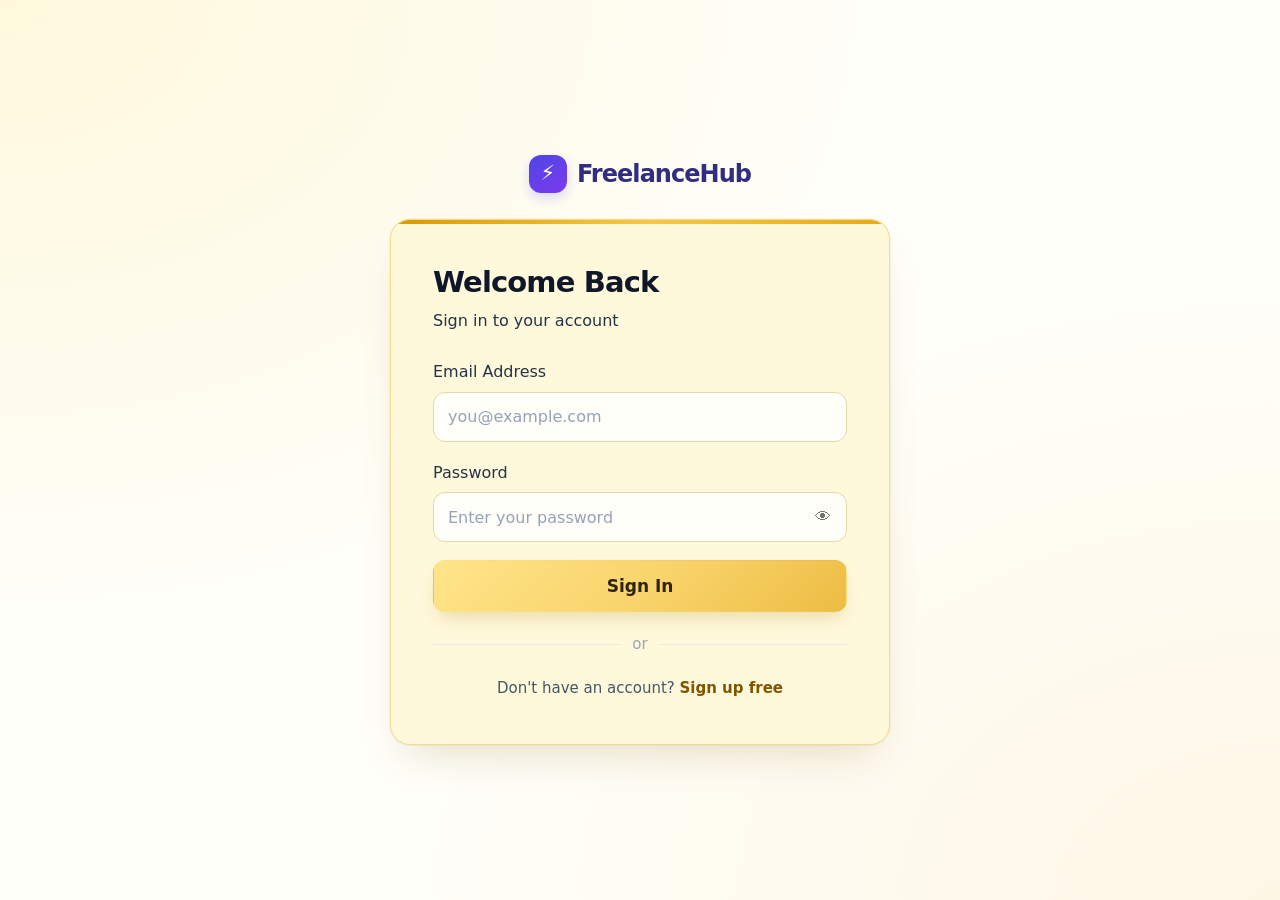
==== frontend/pages/client-dashboard.html @ 14711ab0 "first commit" ====
<!DOCTYPE html>
<html lang="en">
<head>
    <meta charset="UTF-8">
    <meta name="viewport" content="width=device-width, initial-scale=1.0">
    <title>Client Dashboard - FreelanceHub</title>
    <link rel="stylesheet" href="../css/style.css">
    <link rel="stylesheet" href="../css/dashboard.css">
</head>
<body class="app-body">

    <!-- Sidebar -->
    <aside class="sidebar" id="sidebar">
        <div class="sidebar-brand">
            <span class="brand-icon">⚡</span>
            <span class="brand-name">FreelanceHub</span>
        </div>
        <nav class="sidebar-nav">
            <a href="#" class="nav-item active" data-section="overview">
                <span class="nav-icon">📊</span> Overview
            </a>
            <a href="#" class="nav-item" data-section="post-project">
                <span class="nav-icon">➕</span> Post Project
            </a>
            <a href="#" class="nav-item" data-section="my-projects">
                <span class="nav-icon">📁</span> My Projects
            </a>
            <a href="#" class="nav-item" data-section="freelancers">
                <span class="nav-icon">👥</span> Browse Freelancers
            </a>
            <a href="#" class="nav-item" data-section="proposals">
                <span class="nav-icon">📝</span> View Proposals
            </a>
            <a href="#" class="nav-item" data-section="hiring">
                <span class="nav-icon">🤝</span> Hiring Requests
                <span class="nav-badge hidden" id="hiringBadge">0</span>
            </a>
        </nav>
        <div class="sidebar-footer">
            <div class="user-info">
                <div class="user-avatar" id="sidebarAvatar">C</div>
                <div>
                    <div class="user-name" id="sidebarName">Client</div>
                    <div class="user-role-label">Client</div>
                </div>
            </div>
            <button class="btn-logout" onclick="logout()">⇦ Logout</button>
        </div>
    </aside>

    <!-- Main Content -->
    <main class="main-content">
        <header class="topbar">
            <button class="menu-toggle" onclick="toggleSidebar()" aria-label="Toggle menu">☰</button>
            <h1 class="page-title" id="pageTitle">Overview</h1>
            <div class="topbar-right">
                <span class="welcome-text">Welcome, <strong id="topbarName">Client</strong></span>
            </div>
        </header>

        <!-- ── OVERVIEW ── -->
        <section class="content-section active" id="section-overview">
            <div class="stats-grid">
                <div class="stat-card">
                    <div class="stat-icon">📁</div>
                    <div class="stat-info">
                        <div class="stat-value" id="totalProjects">–</div>
                        <div class="stat-label">Total Projects</div>
                    </div>
                </div>
                <div class="stat-card">
                    <div class="stat-icon">🟢</div>
                    <div class="stat-info">
                        <div class="stat-value" id="openProjects">–</div>
                        <div class="stat-label">Open Projects</div>
                    </div>
                </div>
                <div class="stat-card">
                    <div class="stat-icon">🔄</div>
                    <div class="stat-info">
                        <div class="stat-value" id="inProgressProjects">–</div>
                        <div class="stat-label">In Progress</div>
                    </div>
                </div>
                <div class="stat-card">
                    <div class="stat-icon">🤝</div>
                    <div class="stat-info">
                        <div class="stat-value" id="totalHiring">–</div>
                        <div class="stat-label">Hiring Requests Sent</div>
                    </div>
                </div>
            </div>

            <div class="section-card">
                <div class="card-header">
                    <h2>Recent Projects</h2>
                    <button class="btn btn-primary btn-sm" onclick="showSection('post-project')">＋ New Project</button>
                </div>
                <div id="recentProjectsList" class="projects-list">
                    <div class="skeleton-list"></div>
                </div>
            </div>
        </section>

        <!-- ── POST PROJECT ── -->
        <section class="content-section" id="section-post-project">
            <div class="section-card">
                <div class="card-header">
                    <h2>Post a New Project</h2>
                </div>
                <div id="projectFormAlert" class="alert hidden"></div>
                <form id="projectForm" class="form-layout">
                    <div class="form-group">
                        <label for="projTitle">Project Title *</label>
                        <input type="text" id="projTitle" placeholder="e.g. Build an E-Commerce Website" required>
                    </div>
                    <div class="form-group">
                        <label for="projDesc">Project Description *</label>
                        <textarea id="projDesc" rows="5" placeholder="Describe what you need in detail..." required></textarea>
                    </div>
                    <div class="form-row">
                        <div class="form-group">
                            <label for="projSkills">Required Skills</label>
                            <input type="text" id="projSkills" placeholder="e.g. React, Node.js, MySQL">
                        </div>
                        <div class="form-group">
                            <label for="projBudget">Budget (₹)</label>
                            <input type="number" id="projBudget" placeholder="e.g. 5000" min="0">
                        </div>
                    </div>
                    <div class="form-group">
                        <label for="projDeadline">Deadline</label>
                        <input type="date" id="projDeadline">
                    </div>
                    <div class="form-actions">
                        <button type="submit" class="btn btn-primary" id="postProjectBtn">Post Project</button>
                        <button type="reset" class="btn btn-outline">Clear</button>
                    </div>
                </form>
            </div>
        </section>

        <!-- ── MY PROJECTS ── -->
        <section class="content-section" id="section-my-projects">
            <div class="section-card">
                <div class="card-header">
                    <h2>My Projects</h2>
                    <button class="btn btn-primary btn-sm" onclick="showSection('post-project')">＋ Post New</button>
                </div>
                <div id="myProjectsList" class="projects-list">
                    <div class="skeleton-list"></div>
                </div>
            </div>
        </section>

        <!-- ── BROWSE FREELANCERS ── -->
        <section class="content-section" id="section-freelancers">
            <div class="section-card">
                <div class="card-header"><h2>Browse Freelancers</h2></div>
                <div class="search-bar">
                    <input type="text" id="freelancerSearch" placeholder="Search by skill or name..." aria-label="Search freelancers">
                    <button class="btn btn-primary" onclick="searchFreelancers()">Search</button>
                    <button class="btn btn-outline" onclick="loadAllFreelancers()">All</button>
                </div>
                <div id="freelancersList" class="freelancers-grid">
                    <div class="skeleton-grid"></div>
                </div>
            </div>
        </section>

        <!-- ── PROPOSALS ── -->
        <section class="content-section" id="section-proposals">
            <div class="section-card">
                <div class="card-header"><h2>View Proposals</h2></div>
                <div class="form-group" style="max-width:420px">
                    <label for="proposalProjectSelect">Select Project</label>
                    <select id="proposalProjectSelect" onchange="loadProposalsForProject(this.value)">
                        <option value="">-- Select a project --</option>
                    </select>
                </div>
                <div id="proposalsList" class="proposals-list"></div>
            </div>
        </section>

        <!-- ── HIRING REQUESTS ── -->
        <section class="content-section" id="section-hiring">
            <div class="section-card">
                <div class="card-header"><h2>Hiring Requests Sent</h2></div>
                <div id="hiringList" class="proposals-list">
                    <div class="skeleton-list"></div>
                </div>
            </div>
        </section>
    </main>

    <!-- ══ MODAL: Freelancer Detail + Hire ══ -->
    <div class="modal-overlay hidden" id="freelancerModal" role="dialog" aria-modal="true" aria-labelledby="fModalTitle">
        <div class="modal">
            <button class="modal-close" onclick="closeModal('freelancerModal')" aria-label="Close">✕</button>
            <div id="freelancerModalContent"></div>
        </div>
    </div>

    <!-- ══ MODAL: Edit Project ══ -->
    <div class="modal-overlay hidden" id="editProjectModal" role="dialog" aria-modal="true" aria-labelledby="editModalTitle">
        <div class="modal">
            <button class="modal-close" onclick="closeModal('editProjectModal')" aria-label="Close">✕</button>
            <h2 id="editModalTitle" style="margin-bottom:20px">Edit Project</h2>
            <div id="editProjectAlert" class="alert hidden"></div>
            <form id="editProjectForm" class="form-layout">
                <input type="hidden" id="editProjectId">
                <div class="form-group">
                    <label for="editProjTitle">Project Title *</label>
                    <input type="text" id="editProjTitle" required>
                </div>
                <div class="form-group">
                    <label for="editProjDesc">Description *</label>
                    <textarea id="editProjDesc" rows="4" required></textarea>
                </div>
                <div class="form-row">
                    <div class="form-group">
                        <label for="editProjSkills">Required Skills</label>
                        <input type="text" id="editProjSkills">
                    </div>
                    <div class="form-group">
                        <label for="editProjBudget">Budget (₹)</label>
                        <input type="number" id="editProjBudget" min="0">
                    </div>
                </div>
                <div class="form-group">
                    <label for="editProjDeadline">Deadline</label>
                    <input type="date" id="editProjDeadline">
                </div>
                <div class="form-group">
                    <label for="editProjectStatus">Status</label>
                    <select id="editProjectStatus">
                        <option value="OPEN">OPEN</option>
                        <option value="IN_PROGRESS">IN_PROGRESS</option>
                        <option value="COMPLETED">COMPLETED</option>
                    </select>
                </div>
                <div class="form-actions">
                    <button type="submit" class="btn btn-primary" id="editProjectBtn">Save Changes</button>
                    <button type="button" class="btn btn-outline" onclick="closeModal('editProjectModal')">Cancel</button>
                </div>
            </form>
        </div>
    </div>

    <script src="../js/api.js"></script>
    <script src="../js/dashboard.js"></script>
    <script src="../js/client.js"></script>
</body>
</html>
---- frontend/css/style.css ----
/* ============================================================
   FreelanceHub — Global Styles
   Single source of truth for all shared components.
   ============================================================ */

/* ── Reset ───────────────────────────────────────────────── */
*, *::before, *::after {
    box-sizing: border-box;
    margin: 0;
    padding: 0;
}

/* ── Design Tokens ───────────────────────────────────────── */
:root {
    /* Brand colours */
    --primary:       #4f46e5;
    --primary-dark:  #4338ca;
    --primary-light: #eef2ff;
    --secondary:     #06b6d4;
    --success:       #10b981;
    --warning:       #f59e0b;
    --danger:        #ef4444;

    /* Grays */
    --gray-50:  #f9fafb;
    --gray-100: #f3f4f6;
    --gray-200: #e5e7eb;
    --gray-300: #d1d5db;
    --gray-400: #9ca3af;
    --gray-500: #6b7280;
    --gray-600: #4b5563;
    --gray-700: #374151;
    --gray-800: #1f2937;
    --gray-900: #111827;
    --white:    #ffffff;

    /* Elevation */
    --shadow-sm: 0 1px 2px rgba(0,0,0,0.05);
    --shadow:    0 4px 6px -1px rgba(0,0,0,0.1),  0 2px 4px -1px rgba(0,0,0,0.06);
    --shadow-md: 0 10px 15px -3px rgba(0,0,0,0.1), 0 4px 6px -2px rgba(0,0,0,0.05);
    --shadow-lg: 0 20px 25px -5px rgba(0,0,0,0.1), 0 10px 10px -5px rgba(0,0,0,0.04);

    /* Border radii */
    --radius:    8px;
    --radius-lg: 12px;
    --radius-xl: 16px;

    /* Motion */
    --transition: all 0.2s ease;
}

/* ── Base ────────────────────────────────────────────────── */
body {
    font-family: 'Segoe UI', system-ui, -apple-system, sans-serif;
    font-size: 15px;
    color: var(--gray-800);
    line-height: 1.6;
    background: var(--gray-50);
}
a { text-decoration: none; color: var(--primary); }
a:hover { text-decoration: underline; }

/* ── Utility ─────────────────────────────────────────────── */
.hidden { display: none !important; }

/* ── Buttons ─────────────────────────────────────────────── */
.btn {
    display: inline-flex;
    align-items: center;
    justify-content: center;
    gap: 6px;
    padding: 10px 20px;
    border-radius: var(--radius);
    font-size: 14px;
    font-weight: 600;
    font-family: inherit;
    cursor: pointer;
    border: 2px solid transparent;
    transition: var(--transition);
    text-decoration: none;
    white-space: nowrap;
    line-height: 1;
}
.btn:hover  { text-decoration: none; transform: translateY(-1px); }
.btn:active { transform: translateY(0); }
.btn:disabled { opacity: 0.6; cursor: not-allowed; transform: none; }

.btn-primary      { background: var(--primary);  color: var(--white); border-color: var(--primary);  }
.btn-primary:hover { background: var(--primary-dark); border-color: var(--primary-dark); color: var(--white); }

.btn-outline      { background: transparent; color: var(--primary); border-color: var(--primary); }
.btn-outline:hover { background: var(--primary-light); color: var(--primary); }

.btn-outline-white      { background: transparent; color: var(--white); border-color: rgba(255,255,255,0.6); }
.btn-outline-white:hover { background: rgba(255,255,255,0.1); color: var(--white); }

.btn-white      { background: var(--white); color: var(--primary); border-color: var(--white); }
.btn-white:hover { background: var(--gray-100); color: var(--primary); }

.btn-success { background: var(--success); color: var(--white); border-color: var(--success); }
.btn-success:hover { filter: brightness(1.08); }

.btn-danger  { background: var(--danger);  color: var(--white); border-color: var(--danger);  }
.btn-danger:hover  { filter: brightness(1.08); }

.btn-sm   { padding: 6px 14px;   font-size: 13px; }
.btn-lg   { padding: 14px 28px;  font-size: 16px; }
.btn-full { width: 100%; }

/* ── Forms ───────────────────────────────────────────────── */
.form-layout { display: flex; flex-direction: column; }

.form-group {
    display: flex;
    flex-direction: column;
    gap: 6px;
    margin-bottom: 16px;
}
.form-group label {
    font-size: 14px;
    font-weight: 600;
    color: var(--gray-700);
}
.form-group input,
.form-group textarea,
.form-group select {
    padding: 10px 14px;
    border: 1.5px solid var(--gray-300);
    border-radius: var(--radius);
    font-size: 14px;
    color: var(--gray-800);
    background: var(--white);
    transition: var(--transition);
    font-family: inherit;
    width: 100%;
}
.form-group input:focus,
.form-group textarea:focus,
.form-group select:focus {
    outline: none;
    border-color: var(--primary);
    box-shadow: 0 0 0 3px rgba(79,70,229,0.1);
}
.form-group textarea { resize: vertical; min-height: 80px; }

.form-row {
    display: grid;
    grid-template-columns: 1fr 1fr;
    gap: 16px;
}
.form-actions {
    display: flex;
    gap: 12px;
    margin-top: 8px;
    flex-wrap: wrap;
}
.hint {
    font-weight: 400;
    color: var(--gray-500);
    font-size: 12px;
}

/* Password toggle */
.input-with-icon { position: relative; }
.input-with-icon input { padding-right: 44px; }
.toggle-password {
    position: absolute;
    right: 12px;
    top: 50%;
    transform: translateY(-50%);
    background: none;
    border: none;
    cursor: pointer;
    font-size: 16px;
    opacity: 0.55;
    transition: var(--transition);
    padding: 4px;
    line-height: 1;
}
.toggle-password:hover { opacity: 1; }

/* Status select (inside cards) */
.status-select {
    padding: 6px 10px;
    border: 1.5px solid var(--gray-300);
    border-radius: var(--radius);
    font-size: 13px;
    font-family: inherit;
    background: var(--white);
    cursor: pointer;
    transition: var(--transition);
}
.status-select:focus { outline: none; border-color: var(--primary); }

/* Char counter */
.char-count {
    font-size: 12px;
    color: var(--gray-400);
    text-align: right;
    display: block;
    margin-top: 4px;
    transition: color 0.2s;
}
.char-count.warn  { color: var(--warning); font-weight: 600; }
.char-count.limit { color: var(--danger);  font-weight: 700; }

/* ── Alerts ──────────────────────────────────────────────── */
.alert {
    padding: 12px 16px;
    border-radius: var(--radius);
    font-size: 14px;
    font-weight: 500;
    margin-bottom: 16px;
    border: 1px solid transparent;
}
.alert.success { background: #d1fae5; color: #065f46; border-color: #6ee7b7; }
.alert.error   { background: #fee2e2; color: #991b1b; border-color: #fca5a5; }
.alert.info    { background: #dbeafe; color: #1e40af; border-color: #93c5fd; }
.alert.warning { background: #fef3c7; color: #92400e; border-color: #fde68a; }

/* ── Badges ──────────────────────────────────────────────── */
.badge {
    display: inline-block;
    padding: 3px 10px;
    border-radius: 999px;
    font-size: 12px;
    font-weight: 600;
    white-space: nowrap;
}
.badge-success { background: #d1fae5; color: #065f46; }
.badge-warning { background: #fef3c7; color: #92400e; }
.badge-danger  { background: #fee2e2; color: #991b1b; }
.badge-info    { background: #dbeafe; color: #1e40af; }
.badge-gray    { background: var(--gray-200); color: var(--gray-700); }

/* Status-specific badge colours (used by statusBadge() in JS) */
.status-OPEN        { background: #d1fae5; color: #065f46; }
.status-IN_PROGRESS { background: #dbeafe; color: #1e40af; }
.status-COMPLETED   { background: var(--gray-100); color: var(--gray-700); }
.status-CLOSED      { background: #fef3c7; color: #92400e; }
.status-PENDING     { background: #fef3c7; color: #92400e; }
.status-ACCEPTED    { background: #d1fae5; color: #065f46; }
.status-REJECTED    { background: #fee2e2; color: #991b1b; }

/* ── Spinner ─────────────────────────────────────────────── */
.spinner {
    display: inline-block;
    width: 16px;
    height: 16px;
    border: 2px solid rgba(255,255,255,0.4);
    border-top-color: white;
    border-radius: 50%;
    animation: spin 0.7s linear infinite;
    vertical-align: middle;
    flex-shrink: 0;
}
@keyframes spin { to { transform: rotate(360deg); } }

/* ── Modals ──────────────────────────────────────────────── */
.modal-overlay {
    position: fixed;
    inset: 0;
    background: rgba(0,0,0,0.52);
    display: flex;
    align-items: center;
    justify-content: center;
    z-index: 1000;
    padding: 20px;
    backdrop-filter: blur(2px);
}
.modal {
    background: var(--white);
    border-radius: var(--radius-xl);
    padding: 32px;
    max-width: 620px;
    width: 100%;
    max-height: 90vh;
    overflow-y: auto;
    position: relative;
    box-shadow: var(--shadow-lg);
    animation: modalIn 0.2s ease;
}
@keyframes modalIn {
    from { opacity: 0; transform: scale(0.96) translateY(8px); }
    to   { opacity: 1; transform: scale(1)    translateY(0);   }
}
.modal-close {
    position: absolute;
    top: 14px;
    right: 14px;
    background: var(--gray-100);
    border: none;
    width: 32px;
    height: 32px;
    border-radius: 50%;
    cursor: pointer;
    font-size: 15px;
    display: flex;
    align-items: center;
    justify-content: center;
    transition: var(--transition);
    color: var(--gray-600);
}
.modal-close:hover { background: var(--gray-200); color: var(--gray-900); }

/* ── Cards ───────────────────────────────────────────────── */
.project-card,
.freelancer-card,
.proposal-card {
    background: var(--white);
    border: 1.5px solid var(--gray-200);
    border-radius: var(--radius-lg);
    padding: 20px;
    transition: var(--transition);
}
.project-card:hover,
.freelancer-card:hover {
    border-color: var(--primary);
    box-shadow: var(--shadow-md);
    transform: translateY(-2px);
}
.card-title {
    font-size: 16px;
    font-weight: 700;
    color: var(--gray-900);
    margin-bottom: 6px;
}
.card-meta {
    font-size: 13px;
    color: var(--gray-500);
    display: flex;
    flex-wrap: wrap;
    gap: 12px;
    margin-bottom: 10px;
    align-items: center;
}
.card-meta span { display: flex; align-items: center; gap: 4px; }
.card-desc {
    font-size: 14px;
    color: var(--gray-600);
    margin-bottom: 12px;
    line-height: 1.55;
}
.card-footer {
    display: flex;
    align-items: center;
    justify-content: space-between;
    flex-wrap: wrap;
    gap: 8px;
}

/* Skill tags */
.skills-tags { display: flex; flex-wrap: wrap; gap: 6px; margin-bottom: 10px; }
.skill-tag {
    background: var(--primary-light);
    color: var(--primary-dark);
    padding: 2px 10px;
    border-radius: 999px;
    font-size: 12px;
    font-weight: 500;
}

/* ── Empty state ─────────────────────────────────────────── */
.empty-state {
    text-align: center;
    padding: 48px 20px;
    color: var(--gray-500);
}
.empty-state .empty-icon { font-size: 48px; display: block; margin-bottom: 12px; }
.empty-state p { font-size: 15px; line-height: 1.5; }

/* ── Loading placeholder ─────────────────────────────────── */
.loading {
    text-align: center;
    padding: 40px;
    color: var(--gray-400);
    font-size: 14px;
}

/* ── Toast Notifications ─────────────────────────────────── */
#toast-container {
    position: fixed;
    bottom: 24px;
    right: 24px;
    display: flex;
    flex-direction: column;
    gap: 10px;
    z-index: 9999;
    pointer-events: none;
    max-width: 380px;
    width: calc(100vw - 48px);
}
.toast {
    display: flex;
    align-items: center;
    gap: 10px;
    padding: 13px 18px;
    border-radius: var(--radius-lg);
    font-size: 14px;
    font-weight: 500;
    box-shadow: var(--shadow-lg);
    pointer-events: all;
    opacity: 0;
    transform: translateY(16px);
    transition: opacity 0.3s ease, transform 0.3s ease;
    word-break: break-word;
}
.toast.show            { opacity: 1; transform: translateY(0); }
.toast-success { background: #d1fae5; color: #065f46; border: 1px solid #6ee7b7; }
.toast-error   { background: #fee2e2; color: #991b1b; border: 1px solid #fca5a5; }
.toast-info    { background: #dbeafe; color: #1e40af; border: 1px solid #93c5fd; }
.toast-icon    { font-size: 16px; flex-shrink: 0; }

/* ── Profile Completion Progress Bar ────────────────────── */
.progress-bar-wrap {
    height: 10px;
    background: var(--gray-200);
    border-radius: 999px;
    overflow: hidden;
    margin-bottom: 8px;
}
.progress-bar {
    height: 100%;
    border-radius: 999px;
    background: linear-gradient(90deg, var(--primary), var(--secondary));
    transition: width 0.7s cubic-bezier(.4,0,.2,1), background 0.4s ease;
    min-width: 0;
}
.progress-label {
    font-size: 13px;
    font-weight: 600;
    color: var(--gray-700);
    margin-bottom: 8px;
    display: block;
}
.missing-fields {
    display: flex;
    flex-wrap: wrap;
    gap: 6px;
    margin-top: 6px;
}
.missing-tag {
    background: #fef3c7;
    color: #92400e;
    border: 1px solid #fde68a;
    border-radius: 999px;
    font-size: 12px;
    padding: 2px 10px;
    font-weight: 500;
}

/* ── Skeleton Shimmer ────────────────────────────────────── */
@keyframes shimmer {
    0%   { background-position: -600px 0; }
    100% { background-position:  600px 0; }
}
.skeleton-card {
    background: var(--white);
    border: 1.5px solid var(--gray-200);
    border-radius: var(--radius-lg);
    padding: 20px;
    display: flex;
    flex-direction: column;
    gap: 12px;
}
.sk-line {
    border-radius: var(--radius);
    background: linear-gradient(
        90deg,
        var(--gray-200) 25%,
        var(--gray-100) 50%,
        var(--gray-200) 75%
    );
    background-size: 600px 100%;
    animation: shimmer 1.4s infinite linear;
}
.sk-line-title { height: 18px; width: 60%; }
.sk-line-sm    { height: 13px; width: 40%; }
.sk-line-full  { height: 13px; width: 100%; }
.sk-line-3q    { height: 13px; width: 75%; }
.sk-badge {
    height: 22px;
    width: 76px;
    border-radius: 999px;
    background: linear-gradient(
        90deg,
        var(--gray-200) 25%,
        var(--gray-100) 50%,
        var(--gray-200) 75%
    );
    background-size: 600px 100%;
    animation: shimmer 1.4s infinite linear;
    flex-shrink: 0;
}
/* Pre-built skeleton list/grid wrappers */
.skeleton-list { display: flex; flex-direction: column; gap: 14px; }
.skeleton-grid {
    display: grid;
    grid-template-columns: repeat(auto-fill, minmax(280px, 1fr));
    gap: 16px;
}

/* ── Notification badge (sidebar) ────────────────────────── */
.nav-badge {
    margin-left: auto;
    background: var(--danger);
    color: var(--white);
    font-size: 11px;
    font-weight: 700;
    min-width: 20px;
    height: 20px;
    border-radius: 999px;
    display: inline-flex;
    align-items: center;
    justify-content: center;
    padding: 0 5px;
    animation: pulse-badge 2s ease-in-out infinite;
    flex-shrink: 0;
}
@keyframes pulse-badge {
    0%, 100% { transform: scale(1);    }
    50%       { transform: scale(1.15); }
}

/* ── Responsive ──────────────────────────────────────────── */
@media (max-width: 640px) {
    .form-row     { grid-template-columns: 1fr; }
    .form-actions { flex-direction: column; }
    .btn-lg       { padding: 12px 20px; font-size: 15px; }
    .modal        { padding: 24px 16px; }
    #toast-container { bottom: 16px; right: 16px; }
}
---- frontend/css/dashboard.css ----
/* ============================================================
   Dashboard Layout
   Shared primitives (badges, skeletons, progress bar, toasts)
   live in style.css — this file owns layout only.
   ============================================================ */

.app-body {
    display: flex;
    min-height: 100vh;
    background: var(--gray-50);
}

/* ── Sidebar ─────────────────────────────────────────────── */
.sidebar {
    width: 256px;
    min-height: 100vh;
    background: var(--gray-900);
    color: var(--white);
    display: flex;
    flex-direction: column;
    position: fixed;
    top: 0;
    left: 0;
    z-index: 200;
    transition: transform 0.3s ease;
    overflow-y: auto;
}

.sidebar-brand {
    display: flex;
    align-items: center;
    gap: 8px;
    padding: 22px 20px;
    border-bottom: 1px solid rgba(255,255,255,0.08);
    flex-shrink: 0;
}
.sidebar-brand .brand-icon { font-size: 22px; }
.sidebar-brand .brand-name { font-size: 18px; font-weight: 800; color: var(--white); }

.sidebar-nav {
    flex: 1;
    padding: 16px 12px;
    display: flex;
    flex-direction: column;
    gap: 4px;
    overflow-y: auto;
}

.nav-item {
    display: flex;
    align-items: center;
    gap: 12px;
    padding: 10px 14px;
    border-radius: var(--radius);
    color: rgba(255,255,255,0.65);
    font-size: 14px;
    font-weight: 500;
    text-decoration: none;
    transition: var(--transition);
    cursor: pointer;
}
body:has(#totalProjects) .sidebar-nav .nav-item {
    font-size: 18px;
}
.nav-item:hover {
    background: rgba(255,255,255,0.08);
    color: var(--white);
    text-decoration: none;
}
.nav-item.active {
    background: var(--primary);
    color: var(--white);
}
.nav-icon { font-size: 17px; width: 20px; flex-shrink: 0; }

/* ── Sidebar Footer ──────────────────────────────────────── */
.sidebar-footer {
    padding: 16px;
    border-top: 1px solid rgba(255,255,255,0.08);
    flex-shrink: 0;
}
.user-info {
    display: flex;
    align-items: center;
    gap: 10px;
    margin-bottom: 12px;
}
.user-avatar {
    width: 36px;
    height: 36px;
    border-radius: 50%;
    background: var(--primary);
    color: var(--white);
    font-weight: 700;
    font-size: 16px;
    display: flex;
    align-items: center;
    justify-content: center;
    flex-shrink: 0;
}
.user-name       { font-size: 14px; font-weight: 600; color: var(--white); }
.user-role-label { font-size: 12px; color: rgba(255,255,255,0.5); }

.btn-logout {
    width: 100%;
    padding: 8px;
    background: rgba(239,68,68,0.15);
    color: #fca5a5;
    border: 1px solid rgba(239,68,68,0.3);
    border-radius: var(--radius);
    cursor: pointer;
    font-size: 13px;
    font-weight: 600;
    font-family: inherit;
    transition: var(--transition);
}
.btn-logout:hover { background: rgba(239,68,68,0.28); }

/* ── Main Content ────────────────────────────────────────── */
.main-content {
    margin-left: 256px;
    flex: 1;
    min-height: 100vh;
    display: flex;
    flex-direction: column;
}

/* ── Top Bar ─────────────────────────────────────────────── */
.topbar {
    display: flex;
    align-items: center;
    gap: 16px;
    padding: 0 28px;
    height: 64px;
    background: var(--white);
    border-bottom: 1px solid var(--gray-200);
    position: sticky;
    top: 0;
    z-index: 100;
    box-shadow: var(--shadow-sm);
}
.menu-toggle {
    display: none;
    background: none;
    border: none;
    font-size: 22px;
    cursor: pointer;
    color: var(--gray-700);
    padding: 4px 8px;
    border-radius: var(--radius);
    transition: var(--transition);
}
.menu-toggle:hover { background: var(--gray-100); }

.page-title {
    font-size: 18px;
    font-weight: 700;
    color: var(--gray-900);
    flex: 1;
}
.topbar-right { display: flex; align-items: center; gap: 16px; }
.welcome-text { font-size: 14px; color: var(--gray-600); }

/* ── Content Sections ────────────────────────────────────── */
.content-section {
    display: none;
    padding: 28px;
    flex: 1;
    animation: fadeSection 0.2s ease;
}
.content-section.active { display: block; }
@keyframes fadeSection {
    from { opacity: 0; transform: translateY(6px); }
    to   { opacity: 1; transform: translateY(0);   }
}

/* ── Stats Grid ──────────────────────────────────────────── */
.stats-grid {
    display: grid;
    grid-template-columns: repeat(auto-fit, minmax(200px, 1fr));
    gap: 20px;
    margin-bottom: 28px;
}
.stat-card {
    background: var(--white);
    border-radius: var(--radius-lg);
    padding: 22px;
    display: flex;
    align-items: center;
    gap: 16px;
    box-shadow: var(--shadow-sm);
    border: 1px solid var(--gray-200);
    transition: var(--transition);
}
.stat-card:hover { box-shadow: var(--shadow-md); transform: translateY(-2px); }
.stat-icon  { font-size: 32px; flex-shrink: 0; }
.stat-value { font-size: 28px; font-weight: 800; color: var(--gray-900); line-height: 1.1; }
.stat-label { font-size: 13px; color: var(--gray-500); font-weight: 500; margin-top: 2px; }

/* ── Section Card ────────────────────────────────────────── */
.section-card {
    background: var(--white);
    border-radius: var(--radius-lg);
    padding: 24px;
    box-shadow: var(--shadow-sm);
    border: 1px solid var(--gray-200);
    margin-bottom: 24px;
}
.card-header {
    display: flex;
    align-items: center;
    justify-content: space-between;
    margin-bottom: 20px;
    flex-wrap: wrap;
    gap: 12px;
}
.card-header h2 {
    font-size: 18px;
    font-weight: 700;
    color: var(--gray-900);
    margin: 0;
}

/* ── Search Bar ──────────────────────────────────────────── */
.search-bar {
    display: flex;
    gap: 10px;
    margin-bottom: 20px;
    flex-wrap: wrap;
}
.search-bar input {
    flex: 1;
    min-width: 200px;
    padding: 10px 14px;
    border: 1.5px solid var(--gray-300);
    border-radius: var(--radius);
    font-size: 14px;
    font-family: inherit;
    color: var(--gray-800);
    transition: var(--transition);
}
.search-bar input:focus {
    outline: none;
    border-color: var(--primary);
    box-shadow: 0 0 0 3px rgba(79,70,229,0.1);
}

/* ── Lists ───────────────────────────────────────────────── */
.projects-list  { display: flex; flex-direction: column; gap: 14px; }
.proposals-list { display: flex; flex-direction: column; gap: 14px; }
.freelancers-grid {
    display: grid;
    grid-template-columns: repeat(auto-fill, minmax(280px, 1fr));
    gap: 16px;
}

/* ── Freelancer Card ─────────────────────────────────────── */
.freelancer-card { cursor: pointer; }
.freelancer-header {
    display: flex;
    align-items: flex-start;
    gap: 14px;
    margin-bottom: 12px;
}
.freelancer-avatar {
    width: 48px;
    height: 48px;
    border-radius: 50%;
    background: var(--primary-light);
    color: var(--primary);
    font-size: 22px;
    display: flex;
    align-items: center;
    justify-content: center;
    font-weight: 700;
    flex-shrink: 0;
}

/* ── Proposal Actions ────────────────────────────────────── */
.proposal-actions {
    display: flex;
    gap: 8px;
    flex-shrink: 0;
    flex-wrap: wrap;
    align-items: flex-start;
}

/* ── Modal Inner Helpers ─────────────────────────────────── */
.project-info-mini {
    background: var(--gray-50);
    border-radius: var(--radius);
    padding: 12px 16px;
    margin-bottom: 20px;
    font-size: 14px;
    color: var(--gray-700);
    border: 1px solid var(--gray-200);
}
.project-info-mini strong {
    display: block;
    font-size: 15px;
    color: var(--gray-900);
    margin-bottom: 4px;
}
.modal-hire-section {
    margin-top: 24px;
    padding-top: 20px;
    border-top: 1px solid var(--gray-200);
}
.modal-hire-section h3 {
    font-size: 16px;
    font-weight: 700;
    margin-bottom: 12px;
    color: var(--gray-900);
}

/* ── Responsive ──────────────────────────────────────────── */
@media (max-width: 768px) {
    .sidebar { transform: translateX(-100%); }
    .sidebar.open { transform: translateX(0); }
    .main-content { margin-left: 0; }
    .menu-toggle { display: block; }
    .content-section { padding: 16px; }
    .topbar { padding: 0 16px; }
    .stats-grid { grid-template-columns: 1fr 1fr; }
    .section-card { padding: 16px; }
}
@media (max-width: 480px) {
    .stats-grid { grid-template-columns: 1fr; }
    .freelancers-grid { grid-template-columns: 1fr; }
    .proposal-card { flex-direction: column; }
    .proposal-actions { width: 100%; justify-content: flex-end; }
}

/* ── Client dashboard polish ─────────────────────────────── */
body:has(#totalProjects) .app-body {
    background: #f5f8fc;
}

body:has(#totalProjects) .content-section {
    padding: 32px;
}

body:has(#totalProjects) .stats-grid {
    grid-template-columns: repeat(4, minmax(0, 1fr));
    gap: 18px;
    margin-bottom: 30px;
}

body:has(#totalProjects) .stats-grid .stat-card {
    position: relative;
    overflow: hidden;
    min-width: 0;
    min-height: 154px;
    padding: 26px 24px;
    border-radius: 18px;
    box-shadow: 0 5px 18px rgba(35, 55, 85, 0.055);
    transition: transform 0.3s ease, box-shadow 0.3s ease, border-color 0.3s ease;
}

body:has(#totalProjects) .stats-grid .stat-card::before {
    position: absolute;
    top: 0;
    right: 0;
    width: 76px;
    height: 76px;
    border-radius: 0 0 0 100%;
    content: "";
    opacity: 0.55;
}

body:has(#totalProjects) .stats-grid .stat-card:nth-child(1) {
    background: linear-gradient(135deg, #ffffff 58%, #f1f6ff 100%);
    border-color: #dce8fb;
}
body:has(#totalProjects) .stats-grid .stat-card:nth-child(1)::before {
    background: #e4eeff;
}
body:has(#totalProjects) .stats-grid .stat-card:nth-child(1) .stat-icon {
    color: #5278c8;
}

body:has(#totalProjects) .stats-grid .stat-card:nth-child(2) {
    background: linear-gradient(135deg, #ffffff 58%, #eff9f3 100%);
    border-color: #d9eee0;
}
body:has(#totalProjects) .stats-grid .stat-card:nth-child(2)::before {
    background: #e0f3e6;
}
body:has(#totalProjects) .stats-grid .stat-card:nth-child(2) .stat-icon {
    color: #438a64;
}

body:has(#totalProjects) .stats-grid .stat-card:nth-child(3) {
    background: linear-gradient(135deg, #ffffff 58%, #f5f1fc 100%);
    border-color: #e6ddf5;
}
body:has(#totalProjects) .stats-grid .stat-card:nth-child(3)::before {
    background: #eee6fa;
}
body:has(#totalProjects) .stats-grid .stat-card:nth-child(3) .stat-icon {
    color: #8063b2;
}

body:has(#totalProjects) .stats-grid .stat-card:nth-child(4) {
    background: linear-gradient(135deg, #ffffff 58%, #fff7eb 100%);
    border-color: #f4e7d1;
}
body:has(#totalProjects) .stats-grid .stat-card:nth-child(4)::before {
    background: #fff0d7;
}
body:has(#totalProjects) .stats-grid .stat-card:nth-child(4) .stat-icon {
    color: #b77b35;
}

body:has(#totalProjects) .stats-grid .stat-card:hover {
    transform: translateY(-3px);
    box-shadow: 0 12px 26px rgba(35, 55, 85, 0.1);
}
body:has(#totalProjects) .stats-grid .stat-card:nth-child(1):hover { border-color: #c7d9f7; }
body:has(#totalProjects) .stats-grid .stat-card:nth-child(2):hover { border-color: #c7e5d1; }
body:has(#totalProjects) .stats-grid .stat-card:nth-child(3):hover { border-color: #d8cbed; }
body:has(#totalProjects) .stats-grid .stat-card:nth-child(4):hover { border-color: #ecd9b9; }

body:has(#totalProjects) .stats-grid .stat-icon {
    display: grid;
    width: 56px;
    height: 56px;
    place-items: center;
    border-radius: 17px;
    background: rgba(255, 255, 255, 0.78);
    font-size: 29px;
    box-shadow: 0 2px 8px rgba(35, 55, 85, 0.06);
}

body:has(#totalProjects) .stats-grid .stat-value {
    font-size: 36px;
    font-weight: 800;
    letter-spacing: -0.04em;
}

body:has(#totalProjects) .stats-grid .stat-label {
    margin-top: 7px;
    color: #66758a;
    font-size: 14px;
    font-weight: 600;
    line-height: 1.4;
}

body:has(#totalProjects) #section-overview > .section-card {
    position: relative;
    overflow: hidden;
    border: 1px solid #dce7f5;
    border-radius: 18px;
    background: #fff;
    box-shadow: 0 7px 24px rgba(35, 55, 85, 0.06);
}

body:has(#totalProjects) #section-overview > .section-card::before {
    position: absolute;
    top: 0;
    left: 24px;
    width: 62px;
    height: 3px;
    border-radius: 0 0 4px 4px;
    background: linear-gradient(90deg, #6c91d8, #a9c5f4);
    content: "";
}

body:has(#totalProjects) #section-overview > .section-card .card-header {
    padding-top: 4px;
}

body:has(#totalProjects) #section-overview > .section-card .btn-primary {
    border: 1px solid #426fbd;
    border-radius: 11px;
    background: linear-gradient(135deg, #5c85ce, #4772bd);
    box-shadow: 0 5px 12px rgba(71, 114, 189, 0.2);
    transition: transform 0.2s ease, box-shadow 0.2s ease, background 0.2s ease;
}

body:has(#totalProjects) #section-overview > .section-card .btn-primary:hover {
    transform: translateY(-2px);
    background: linear-gradient(135deg, #4f79c3, #3d67b1);
    box-shadow: 0 8px 16px rgba(71, 114, 189, 0.27);
}

body:has(#totalProjects) #recentProjectsList .empty-state .empty-icon {
    display: inline-flex;
    width: 76px;
    height: 76px;
    align-items: center;
    justify-content: center;
    border: 1px solid #dce9fb;
    border-radius: 23px;
    background: linear-gradient(145deg, #f3f7ff, #eaf2ff);
    box-shadow: 0 5px 14px rgba(83, 123, 190, 0.1);
    font-size: 40px;
}

body:has(#totalProjects) #recentProjectsList .empty-state p {
    margin-top: 15px;
    color: #748198;
}

body:has(#totalProjects) #recentProjectsList .project-card {
    border-color: #e2eaf5;
    border-radius: 15px;
    box-shadow: 0 3px 12px rgba(35, 55, 85, 0.035);
}

body:has(#totalProjects) #recentProjectsList .project-card:hover {
    border-color: #cbdcf5;
    box-shadow: 0 9px 20px rgba(55, 93, 153, 0.09);
}

@media (max-width: 768px) {
    body:has(#totalProjects) .content-section {
        padding: 20px;
    }

    body:has(#totalProjects) .stats-grid {
        gap: 14px;
    }
}

@media (max-width: 1024px) {
    body:has(#totalProjects) .stats-grid {
        grid-template-columns: repeat(2, minmax(0, 1fr));
    }
}

@media (max-width: 480px) {
    body:has(#totalProjects) .content-section {
        padding: 16px;
    }

    body:has(#totalProjects) .stats-grid {
        grid-template-columns: minmax(0, 1fr);
        gap: 12px;
        margin-bottom: 20px;
    }

    body:has(#totalProjects) .stats-grid .stat-card {
        min-height: 140px;
        padding: 22px;
    }

    body:has(#totalProjects) #section-overview > .section-card {
        padding: 18px;
    }

    body:has(#totalProjects) #section-overview > .section-card .card-header {
        align-items: stretch;
    }

    body:has(#totalProjects) #section-overview > .section-card .btn-primary {
        width: 100%;
        min-height: 40px;
    }
}

/* ── Client My Projects ──────────────────────────────────── */
#section-my-projects > .section-card {
    border: 1px solid #e0e8f3;
    border-radius: 18px;
    background: #fff;
    box-shadow: 0 7px 24px rgba(35, 55, 85, 0.055);
}

#section-my-projects > .section-card .card-header h2 {
    font-size: 22px;
    font-weight: 750;
    letter-spacing: -0.02em;
}

#section-my-projects > .section-card .card-header .btn-primary {
    padding: 9px 18px;
    border: 1px solid #426fbd;
    border-radius: 11px;
    background: linear-gradient(135deg, #5c85ce, #4772bd);
    box-shadow: 0 5px 12px rgba(71, 114, 189, 0.18);
    transition: transform 0.25s ease, box-shadow 0.25s ease, background 0.25s ease;
}

#section-my-projects > .section-card .card-header .btn-primary:hover {
    transform: translateY(-2px);
    background: linear-gradient(135deg, #4f79c3, #3d67b1);
    box-shadow: 0 8px 16px rgba(71, 114, 189, 0.25);
}

#section-my-projects #myProjectsList:has(.empty-state) {
    display: flex;
    justify-content: center;
    padding: 18px 0 8px;
}

#section-my-projects #myProjectsList .empty-state {
    display: flex;
    width: 100%;
    min-height: 460px;
    flex-direction: column;
    align-items: center;
    justify-content: center;
    margin: 0 auto;
    padding: 38px 24px;
    border: 1px solid #e0e9f6;
    border-radius: 18px;
    background: linear-gradient(145deg, #fff 35%, #f7faff);
    box-shadow: 0 8px 24px rgba(48, 83, 135, 0.07);
}

#section-my-projects #myProjectsList .empty-state .empty-icon {
    display: grid;
    width: 92px;
    height: 92px;
    place-items: center;
    margin-bottom: 22px;
    border: 1px solid #dce8fa;
    border-radius: 27px;
    background: linear-gradient(145deg, #f1f6ff, #e7f0ff);
    box-shadow: 0 7px 18px rgba(83, 123, 190, 0.11);
    font-size: 56px;
}

#section-my-projects #myProjectsList .empty-state p {
    color: #65748b;
    font-size: 16px;
    font-weight: 500;
    line-height: 1.6;
}

@media (max-width: 480px) {
    #section-my-projects > .section-card {
        padding: 18px;
    }

    #section-my-projects > .section-card .card-header h2 {
        font-size: 21px;
    }

    #section-my-projects #myProjectsList .empty-state {
        min-height: 320px;
        padding: 28px 18px;
        text-align: center;
    }
}
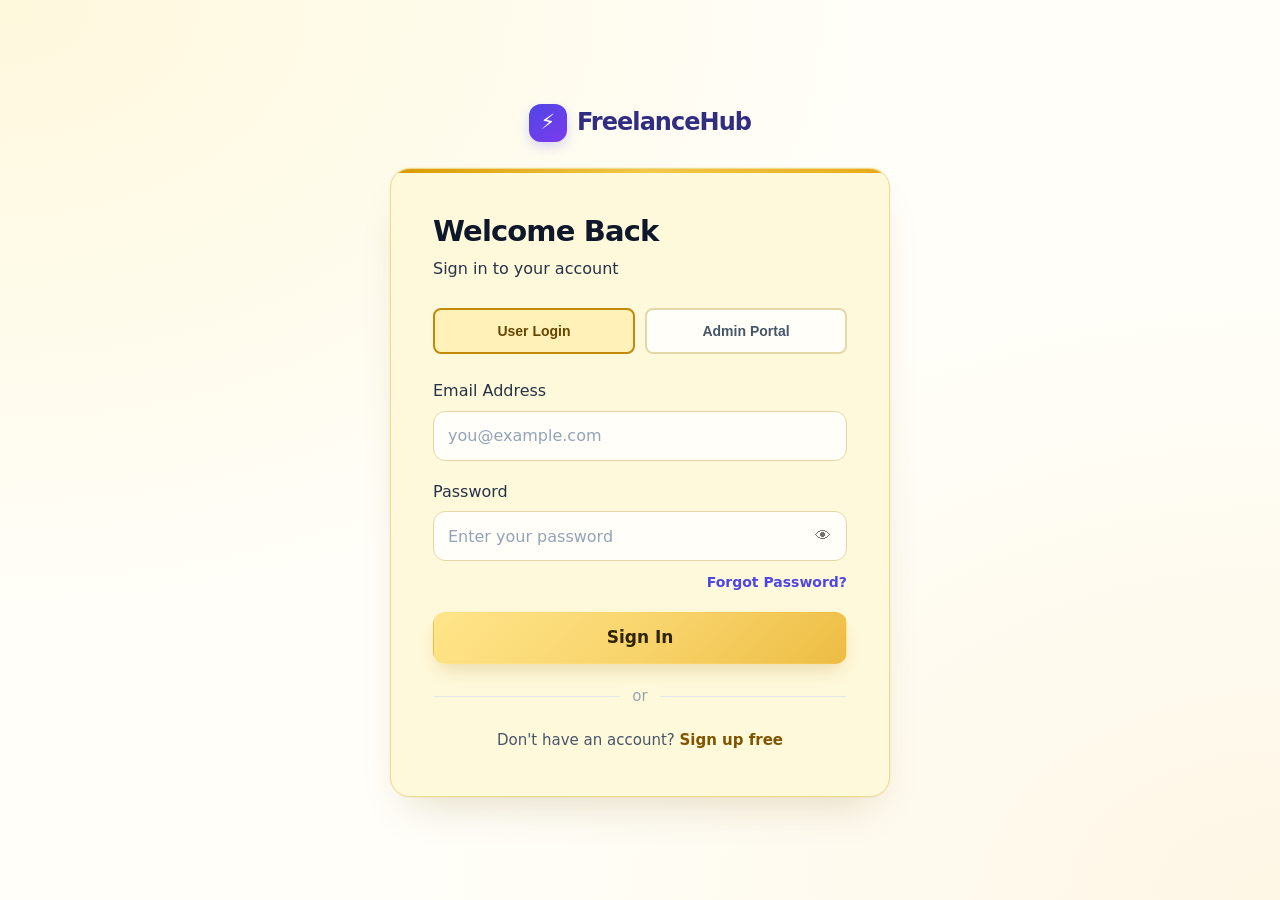
==== commit dd823539: "Fixed project lifecycle statuses, proposal acceptance, and split dashboard layout" ====
--- a/frontend/pages/client-dashboard.html
+++ b/frontend/pages/client-dashboard.html
@@ -35,13 +35,19 @@
                 <span class="nav-icon">🤝</span> Hiring Requests
                 <span class="nav-badge hidden" id="hiringBadge">0</span>
             </a>
+            <a href="#" class="nav-item" data-section="payments">
+                <span class="nav-icon">💳</span> Payments
+            </a>
+            <a href="#" class="nav-item" data-section="my-profile">
+                <span class="nav-icon">👤</span> My Profile
+            </a>
         </nav>
         <div class="sidebar-footer">
             <div class="user-info">
                 <div class="user-avatar" id="sidebarAvatar">C</div>
                 <div>
                     <div class="user-name" id="sidebarName">Client</div>
-                    <div class="user-role-label">Client</div>
+                    <div class="role-badge" id="activeRoleBadge">CLIENT</div>
                 </div>
             </div>
             <button class="btn-logout" onclick="logout()">⇦ Logout</button>
@@ -102,6 +108,80 @@
             </div>
         </section>
 
+        <!-- ── MY PROFILE ── -->
+        <section class="content-section" id="section-my-profile">
+            <div class="section-card profile-details-card">
+                <div class="profile-card-heading">
+                    <div>
+                        <p class="profile-eyebrow">YOUR ACCOUNT</p>
+                        <h2>My Profile</h2>
+                    </div>
+                    <button type="button" class="btn btn-outline btn-sm" id="editAccountProfileBtn">Edit Profile</button>
+                </div>
+                <div id="accountProfileAlert" class="alert hidden" role="status" aria-live="polite"></div>
+                <div class="profile-hero">
+                    <div class="profile-avatar-wrap">
+                        <div class="profile-avatar" id="accountProfileAvatar" aria-hidden="true">U</div>
+                        <span class="profile-avatar-badge" aria-hidden="true">
+                            <svg viewBox="0 0 24 24" focusable="false"><path d="M4 7h3l1.5-2h7L17 7h3v12H4z"/><circle cx="12" cy="13" r="3.5"/></svg>
+                        </span>
+                    </div>
+                    <div class="profile-identity">
+                        <div class="profile-identity-heading">
+                            <h3 id="accountProfileDisplayName">Loading profile…</h3>
+                            <span class="profile-role-badge" id="accountProfileRoleBadge">Client</span>
+                        </div>
+                        <p class="profile-display-email" id="accountProfileDisplayEmail"></p>
+                        <p class="profile-identity-note">Your profile, all in one place.</p>
+                    </div>
+                </div>
+                <form id="accountProfileForm" class="form-layout profile-details-form">
+                    <div class="profile-fields-grid">
+                        <div class="profile-field form-group">
+                            <span class="profile-field-icon" aria-hidden="true">
+                                <svg viewBox="0 0 24 24" focusable="false"><circle cx="12" cy="8" r="3.5"/><path d="M5 20c.5-3.5 3-5.5 7-5.5s6.5 2 7 5.5"/></svg>
+                            </span>
+                            <div class="profile-field-control">
+                                <label for="accountProfileName">Name</label>
+                                <input type="text" id="accountProfileName" maxlength="100" autocomplete="name" required disabled>
+                            </div>
+                        </div>
+                        <div class="profile-field form-group">
+                            <span class="profile-field-icon" aria-hidden="true">
+                                <svg viewBox="0 0 24 24" focusable="false"><path d="M6.5 3.5h3l1.5 4-2 1.5a15 15 0 0 0 6 6l1.5-2 4 1.5v3c0 1.1-.9 2-2 2C10 19.5 4.5 14 4.5 5.5c0-1.1.9-2 2-2Z"/></svg>
+                            </span>
+                            <div class="profile-field-control">
+                                <label for="accountProfilePhone">Phone Number</label>
+                                <input type="tel" id="accountProfilePhone" maxlength="20" autocomplete="tel" disabled>
+                            </div>
+                        </div>
+                        <div class="profile-field form-group profile-field-readonly">
+                            <span class="profile-field-icon" aria-hidden="true">
+                                <svg viewBox="0 0 24 24" focusable="false"><rect x="5" y="10" width="14" height="11" rx="2"/><path d="M8 10V7a4 4 0 1 1 8 0v3"/></svg>
+                            </span>
+                            <div class="profile-field-control">
+                                <label for="accountProfileEmail">Email <span class="profile-readonly-label">READ ONLY</span></label>
+                                <input type="email" id="accountProfileEmail" autocomplete="email" disabled>
+                            </div>
+                        </div>
+                        <div class="profile-field form-group profile-field-bio">
+                            <span class="profile-field-icon" aria-hidden="true">
+                                <svg viewBox="0 0 24 24" focusable="false"><path d="M5 5.5h14v10H11l-5 4v-14Z"/><path d="M8 9h8M8 12h5"/></svg>
+                            </span>
+                            <div class="profile-field-control">
+                                <label for="accountProfileBio">About / Bio</label>
+                                <textarea id="accountProfileBio" rows="3" maxlength="2000" placeholder="A little about you…" disabled></textarea>
+                            </div>
+                        </div>
+                    </div>
+                    <div class="form-actions hidden" id="accountProfileActions">
+                        <button type="submit" class="btn btn-primary" id="saveAccountProfileBtn">Save Changes</button>
+                        <button type="button" class="btn btn-outline" id="cancelAccountProfileBtn">Cancel</button>
+                    </div>
+                </form>
+            </div>
+        </section>
+
         <!-- ── POST PROJECT ── -->
         <section class="content-section" id="section-post-project">
             <div class="section-card">
@@ -147,7 +227,7 @@
                     <h2>My Projects</h2>
                     <button class="btn btn-primary btn-sm" onclick="showSection('post-project')">＋ Post New</button>
                 </div>
-                <div id="myProjectsList" class="projects-list">
+                <div id="myProjectsList" class="projects-list" aria-live="polite">
                     <div class="skeleton-list"></div>
                 </div>
             </div>
@@ -191,6 +271,22 @@
                 </div>
             </div>
         </section>
+
+        <!-- ── PAYMENTS ── -->
+        <section class="content-section" id="section-payments">
+            <div class="section-card">
+                <div class="card-header">
+                    <div>
+                        <h2>Project Payments</h2>
+                        <p class="payments-subtitle">Review invoices and manage payments to your freelancers.</p>
+                    </div>
+                </div>
+                <div id="clientPaymentsList" class="payments-table-wrap">
+                    <div class="skeleton-list"></div>
+                </div>
+            </div>
+        </section>
+
     </main>
 
     <!-- ══ MODAL: Freelancer Detail + Hire ══ -->
@@ -236,7 +332,8 @@
                     <select id="editProjectStatus">
                         <option value="OPEN">OPEN</option>
                         <option value="IN_PROGRESS">IN_PROGRESS</option>
-                        <option value="COMPLETED">COMPLETED</option>
+                        <option value="SUBMITTED" disabled>SUBMITTED</option>
+                        <option value="COMPLETED" disabled>COMPLETED</option>
                     </select>
                 </div>
                 <div class="form-actions">
@@ -244,6 +341,48 @@
                     <button type="button" class="btn btn-outline" onclick="closeModal('editProjectModal')">Cancel</button>
                 </div>
             </form>
+        </div>
+    </div>
+
+    <div class="modal-overlay hidden" id="paymentModal" role="dialog" aria-modal="true" aria-labelledby="paymentModalTitle">
+        <div class="modal payment-modal">
+            <button class="modal-close" onclick="closeModal('paymentModal')" aria-label="Close">✕</button>
+            <span class="payment-modal-icon" aria-hidden="true">🔒</span>
+            <h2 id="paymentModalTitle">Complete your payment</h2>
+            <p class="payments-subtitle" id="paymentProjectTitle"></p>
+            <div class="payment-checkout-amount" id="paymentAmount"></div>
+            <div class="form-group">
+                <label for="paymentMethodSelect">Payment method</label>
+                <select id="paymentMethodSelect">
+                    <option value="UPI">UPI</option>
+                    <option value="NET_BANKING">Net Banking</option>
+                    <option value="CARD">Card</option>
+                </select>
+            </div>
+            <div class="form-actions">
+                <button type="button" class="btn btn-primary" id="confirmPaymentBtn" onclick="confirmProjectPayment()">Pay Now</button>
+                <button type="button" class="btn btn-outline" onclick="closeModal('paymentModal')">Cancel</button>
+            </div>
+            <p class="payment-demo-note">Demo checkout — no real payment will be processed.</p>
+        </div>
+    </div>
+
+    <div class="modal-overlay hidden" id="receiptModal" role="dialog" aria-modal="true" aria-labelledby="receiptTitle">
+        <div class="modal receipt-modal">
+            <button class="modal-close" onclick="closeModal('receiptModal')" aria-label="Close">✕</button>
+            <div class="receipt-success-icon" aria-hidden="true">✓</div>
+            <p class="receipt-eyebrow">PAYMENT CONFIRMATION</p>
+            <h2 id="receiptTitle">Payment receipt</h2>
+            <p class="receipt-transaction" id="receiptTransactionId"></p>
+            <div class="receipt-details">
+                <div><span>Project</span><strong id="receiptProject"></strong></div>
+                <div><span id="receiptPartyLabel">Paid To</span><strong id="receiptParty"></strong></div>
+                <div><span>Amount</span><strong id="receiptAmount"></strong></div>
+                <div><span>Payment method</span><strong id="receiptMethod"></strong></div>
+                <div><span>Date &amp; time</span><strong id="receiptDate"></strong></div>
+                <div><span>Status</span><strong class="receipt-status" id="receiptStatus"></strong></div>
+            </div>
+            <button type="button" class="btn btn-outline receipt-close-btn" onclick="closeModal('receiptModal')">Close</button>
         </div>
     </div>
 
--- a/frontend/css/style.css
+++ b/frontend/css/style.css
@@ -241,6 +241,8 @@
 .status-PENDING     { background: #fef3c7; color: #92400e; }
 .status-ACCEPTED    { background: #d1fae5; color: #065f46; }
 .status-REJECTED    { background: #fee2e2; color: #991b1b; }
+.status-paid        { background: #d1fae5; color: #065f46; }
+.status-pending     { background: #fef3c7; color: #92400e; }
 
 /* ── Spinner ─────────────────────────────────────────────── */
 .spinner {
--- a/frontend/css/dashboard.css
+++ b/frontend/css/dashboard.css
@@ -72,6 +72,21 @@
     color: var(--white);
 }
 .nav-icon { font-size: 17px; width: 20px; flex-shrink: 0; }
+
+.freelancer-dashboard .sidebar-brand .brand-name {
+    font-size: 23px;
+    font-weight: 800;
+}
+.freelancer-dashboard .sidebar-nav .nav-item {
+    gap: 12px;
+    padding: 12px 16px;
+    font-size: 16.5px;
+    font-weight: 600;
+}
+.freelancer-dashboard .sidebar-nav .nav-icon {
+    width: 22px;
+    font-size: 21px;
+}
 
 /* ── Sidebar Footer ──────────────────────────────────────── */
 .sidebar-footer {
@@ -248,6 +263,20 @@
 /* ── Lists ───────────────────────────────────────────────── */
 .projects-list  { display: flex; flex-direction: column; gap: 14px; }
 .proposals-list { display: flex; flex-direction: column; gap: 14px; }
+.assigned-projects-grid {
+    display: grid;
+    grid-template-columns: repeat(2, minmax(0, 1fr));
+    gap: 20px;
+}
+.assigned-project-column {
+    min-width: 0;
+}
+.assigned-project-column > h3 {
+    margin: 0 0 14px;
+    color: var(--gray-800);
+    font-size: 17px;
+    font-weight: 700;
+}
 .freelancers-grid {
     display: grid;
     grid-template-columns: repeat(auto-fill, minmax(280px, 1fr));
@@ -285,6 +314,358 @@
     align-items: flex-start;
 }
 
+/* ── Account management ──────────────────────────────────── */
+.role-badge {
+    display: inline-flex;
+    align-items: center;
+    border-radius: 999px;
+    padding: 3px 9px;
+    background: rgba(99, 102, 241, 0.18);
+    color: #dbeafe;
+    font-size: 11px;
+    font-weight: 800;
+    letter-spacing: 0.06em;
+}
+.role-badge-light {
+    background: #eef2ff;
+    color: #4338ca;
+}
+.account-tabs {
+    display: flex;
+    gap: 8px;
+    margin-bottom: 20px;
+    border-bottom: 1px solid var(--gray-200);
+}
+.account-tab {
+    padding: 10px 16px;
+    border: 0;
+    border-bottom: 2px solid transparent;
+    background: transparent;
+    color: var(--gray-600);
+    font: inherit;
+    font-weight: 600;
+    cursor: pointer;
+}
+.account-tab.active {
+    border-bottom-color: var(--primary);
+    color: var(--primary);
+}
+.account-tab:focus-visible {
+    outline: 3px solid rgba(79, 70, 229, 0.3);
+    outline-offset: 2px;
+}
+.account-form {
+    max-width: 720px;
+}
+.account-form input[readonly] {
+    background: var(--gray-100);
+    color: var(--gray-600);
+    cursor: not-allowed;
+}
+.profile-details-form {
+    max-width: 820px;
+}
+.profile-details-form input:disabled,
+.profile-details-form textarea:disabled {
+    background: var(--gray-50);
+    color: var(--gray-700);
+    opacity: 1;
+}
+.profile-details-form input:disabled {
+    cursor: default;
+}
+.profile-details-form textarea:disabled {
+    resize: vertical;
+}
+/* ── Social-style account profile ────────────────────────── */
+#section-my-profile .profile-details-card {
+    max-width: 920px;
+    padding: 30px;
+    border: 1px solid #e5eaf1;
+    border-radius: 18px;
+    background: #fff;
+    box-shadow: 0 12px 34px rgba(30, 54, 89, 0.07);
+}
+.profile-card-heading {
+    display: flex;
+    align-items: center;
+    justify-content: space-between;
+    gap: 16px;
+    margin-bottom: 26px;
+}
+.profile-card-heading h2 {
+    margin: 0;
+    color: #172033;
+    font-size: 24px;
+    font-weight: 750;
+    letter-spacing: -0.035em;
+}
+.profile-eyebrow {
+    margin: 0 0 5px;
+    color: #718096;
+    font-size: 10px;
+    font-weight: 750;
+    letter-spacing: 0.14em;
+}
+#editAccountProfileBtn {
+    min-height: 40px;
+    padding: 8px 19px;
+    border: 1px solid #dbe3ee;
+    border-radius: 999px;
+    background: #fff;
+    color: #344054;
+    font-size: 13px;
+    font-weight: 700;
+    white-space: nowrap;
+}
+#editAccountProfileBtn:hover {
+    border-color: #b9ccf0;
+    background: #f5f8ff;
+    color: #3268ca;
+}
+.profile-hero {
+    display: flex;
+    align-items: center;
+    gap: 22px;
+    padding: 4px 0 28px;
+    margin-bottom: 25px;
+    border-bottom: 1px solid #edf0f5;
+}
+.profile-avatar-wrap {
+    position: relative;
+    flex: 0 0 auto;
+}
+.profile-avatar {
+    display: grid;
+    width: 90px;
+    height: 90px;
+    place-items: center;
+    border: 4px solid #fff;
+    border-radius: 50%;
+    background: linear-gradient(140deg, #7b5cff 4%, #427cf2 50%, #39c6c1 100%);
+    box-shadow: 0 5px 17px rgba(73, 112, 230, 0.25);
+    color: #fff;
+    font-size: 37px;
+    font-weight: 750;
+    letter-spacing: -0.04em;
+}
+.profile-avatar-badge {
+    position: absolute;
+    right: 0;
+    bottom: 0;
+    display: grid;
+    width: 29px;
+    height: 29px;
+    place-items: center;
+    border: 3px solid #fff;
+    border-radius: 50%;
+    background: #fff;
+    box-shadow: 0 2px 8px rgba(28, 41, 61, 0.15);
+    color: #53657e;
+}
+.profile-avatar-badge svg,
+.profile-field-icon svg {
+    width: 18px;
+    height: 18px;
+    fill: none;
+    stroke: currentColor;
+    stroke-linecap: round;
+    stroke-linejoin: round;
+    stroke-width: 1.7;
+}
+.profile-identity {
+    min-width: 0;
+}
+.profile-identity-heading {
+    display: flex;
+    align-items: center;
+    flex-wrap: wrap;
+    gap: 10px;
+}
+.profile-identity-heading h3 {
+    margin: 0;
+    color: #172033;
+    font-size: 23px;
+    font-weight: 750;
+    letter-spacing: -0.035em;
+    overflow-wrap: anywhere;
+}
+.profile-role-badge {
+    display: inline-flex;
+    align-items: center;
+    min-height: 24px;
+    padding: 3px 10px;
+    border: 1px solid #d9e8ff;
+    border-radius: 999px;
+    background: #eff6ff;
+    color: #3568bd;
+    font-size: 11px;
+    font-weight: 750;
+}
+.profile-display-email,
+.profile-identity-note {
+    margin: 5px 0 0;
+    color: #667085;
+    font-size: 14px;
+    overflow-wrap: anywhere;
+}
+.profile-identity-note {
+    color: #98a2b3;
+    font-size: 12px;
+}
+.profile-details-form {
+    max-width: none;
+}
+.profile-fields-grid {
+    display: grid;
+    grid-template-columns: repeat(2, minmax(0, 1fr));
+    gap: 15px;
+}
+.profile-field.form-group {
+    display: flex;
+    min-width: 0;
+    min-height: 90px;
+    flex-direction: row;
+    align-items: flex-start;
+    gap: 13px;
+    margin: 0;
+    padding: 17px;
+    border: 1px solid #edf0f5;
+    border-radius: 14px;
+    background: #f8fafc;
+    transition: border-color 0.2s ease, background 0.2s ease, box-shadow 0.2s ease;
+}
+.profile-field:focus-within {
+    border-color: #78a5f7;
+    background: #fff;
+    box-shadow: 0 0 0 3px rgba(66, 123, 235, 0.1);
+}
+.profile-field-icon {
+    display: grid;
+    width: 34px;
+    height: 34px;
+    flex: 0 0 34px;
+    place-items: center;
+    border-radius: 11px;
+    background: #edf3ff;
+    color: #537bc5;
+}
+.profile-field-control {
+    min-width: 0;
+    flex: 1;
+}
+.profile-field-control label {
+    display: flex;
+    align-items: center;
+    gap: 8px;
+    margin: 0 0 7px;
+    color: #596579;
+    font-size: 12px;
+    font-weight: 700;
+}
+.profile-readonly-label {
+    color: #9aa4b2;
+    font-size: 9px;
+    font-weight: 750;
+    letter-spacing: 0.07em;
+}
+.profile-field-control input,
+.profile-field-control textarea {
+    display: block;
+    width: 100%;
+    min-width: 0;
+    padding: 0;
+    border: 0;
+    border-radius: 0;
+    outline: 0;
+    background: transparent;
+    box-shadow: none;
+    color: #253047;
+    font: inherit;
+    font-size: 14px;
+    line-height: 1.5;
+    transition: color 0.2s ease;
+}
+.profile-field-control textarea {
+    min-height: 47px;
+    resize: vertical;
+}
+.profile-field-control input:focus,
+.profile-field-control textarea:focus {
+    outline: none;
+    box-shadow: none;
+}
+.profile-field-control input:disabled,
+.profile-field-control textarea:disabled {
+    background: transparent;
+    color: #253047;
+    opacity: 1;
+    cursor: default;
+}
+.profile-field-readonly .profile-field-icon {
+    background: #f0f2f5;
+    color: #798597;
+}
+.profile-field-bio {
+    grid-column: 1 / -1;
+}
+#accountProfileActions {
+    justify-content: flex-end;
+    margin-top: 21px;
+}
+#accountProfileActions .btn {
+    min-height: 43px;
+    padding: 10px 22px;
+    border-radius: 999px;
+    font-size: 13px;
+    font-weight: 700;
+}
+#accountProfileActions .btn-primary {
+    border-color: #3977e8;
+    background: linear-gradient(135deg, #4386f5, #3269d6);
+    box-shadow: 0 5px 13px rgba(54, 112, 222, 0.2);
+}
+#accountProfileActions .btn-primary:hover {
+    border-color: #285fc9;
+    background: linear-gradient(135deg, #3679eb, #285fc9);
+}
+#accountProfileActions .btn-outline {
+    border-color: #dbe3ee;
+    color: #526075;
+}
+#accountProfileActions .btn-outline:hover {
+    background: #f6f8fb;
+}
+
+.table-scroll {
+    overflow-x: auto;
+    width: 100%;
+}
+.admin-table {
+    width: 100%;
+    min-width: 680px;
+    border-collapse: separate;
+    border-spacing: 0;
+    color: var(--gray-700);
+    font-size: 14px;
+}
+.admin-table th {
+    padding: 13px 16px;
+    border-bottom: 1px solid var(--gray-200);
+    background: var(--gray-50);
+    color: var(--gray-600);
+    font-size: 12px;
+    font-weight: 700;
+    text-align: left;
+    white-space: nowrap;
+}
+.admin-table td {
+    padding: 13px 16px;
+    border-bottom: 1px solid var(--gray-100);
+    vertical-align: middle;
+}
+.admin-table tbody tr:last-child td { border-bottom: 0; }
+.admin-table tbody tr:hover { background: #fafcff; }
 /* ── Modal Inner Helpers ─────────────────────────────────── */
 .project-info-mini {
     background: var(--gray-50);
@@ -323,12 +704,284 @@
     .topbar { padding: 0 16px; }
     .stats-grid { grid-template-columns: 1fr 1fr; }
     .section-card { padding: 16px; }
+    .assigned-projects-grid { grid-template-columns: 1fr; }
 }
 @media (max-width: 480px) {
     .stats-grid { grid-template-columns: 1fr; }
     .freelancers-grid { grid-template-columns: 1fr; }
     .proposal-card { flex-direction: column; }
     .proposal-actions { width: 100%; justify-content: flex-end; }
+    .account-tabs { margin-bottom: 14px; }
+}
+
+@media (max-width: 640px) {
+    #section-my-profile .profile-details-card {
+        padding: 21px 17px;
+    }
+    .profile-card-heading h2 {
+        font-size: 22px;
+    }
+    .profile-hero {
+        align-items: flex-start;
+        gap: 15px;
+        padding-bottom: 22px;
+    }
+    .profile-avatar {
+        width: 74px;
+        height: 74px;
+        font-size: 31px;
+    }
+    .profile-identity-heading h3 {
+        font-size: 19px;
+    }
+    .profile-fields-grid {
+        grid-template-columns: minmax(0, 1fr);
+    }
+    .profile-field-bio {
+        grid-column: auto;
+    }
+    #accountProfileActions {
+        flex-direction: row;
+    }
+    #accountProfileActions .btn {
+        flex: 1;
+        padding-right: 12px;
+        padding-left: 12px;
+    }
+}
+
+/* ── Payment tables and receipts ──────────────────────────── */
+.payments-subtitle {
+    margin-top: 5px;
+    color: var(--gray-500);
+    font-size: 13px;
+    font-weight: 400;
+}
+#section-payments > .section-card {
+    overflow: hidden;
+    border: 1px solid #e6ebf2;
+    box-shadow: 0 10px 30px rgba(24, 39, 75, 0.06);
+}
+#section-payments .card-header {
+    align-items: flex-start;
+    margin-bottom: 20px;
+}
+.payments-table-wrap {
+    width: 100%;
+    overflow-x: auto;
+    border: 1px solid #e7ebf2;
+    border-radius: 12px;
+    background: #fff;
+}
+.payments-table {
+    width: 100%;
+    min-width: 1040px;
+    border-collapse: separate;
+    border-spacing: 0;
+    color: #344054;
+    font-size: 13px;
+}
+.freelancer-payments-table { min-width: 1080px; }
+.payments-table th {
+    padding: 14px 16px;
+    border-bottom: 1px solid #e5eaf1;
+    background: #f7f9fc;
+    color: #667085;
+    font-size: 11px;
+    font-weight: 700;
+    letter-spacing: 0.045em;
+    text-align: left;
+    text-transform: uppercase;
+    white-space: nowrap;
+}
+.payments-table td {
+    padding: 15px 16px;
+    border-bottom: 1px solid #edf0f5;
+    vertical-align: middle;
+    white-space: nowrap;
+}
+.payments-table tbody tr:last-child td { border-bottom: 0; }
+.payments-table tbody tr { transition: background 0.18s ease; }
+.payments-table tbody tr:hover { background: #fafcff; }
+.payments-table .payment-transaction-id {
+    color: #667085;
+    font-family: Consolas, "Courier New", monospace;
+    font-size: 12px;
+    font-weight: 600;
+}
+.payments-table .payment-project-name {
+    max-width: 210px;
+    overflow: hidden;
+    color: #202b3c;
+    font-weight: 650;
+    text-overflow: ellipsis;
+}
+.payments-table .payment-amount {
+    color: #172b4d;
+    font-size: 14px;
+    font-weight: 750;
+}
+.payment-status-badge {
+    display: inline-flex;
+    align-items: center;
+    gap: 6px;
+    padding: 6px 10px;
+    border-radius: 999px;
+    font-size: 11px;
+    font-weight: 700;
+    white-space: nowrap;
+}
+.payment-status-badge::before {
+    width: 6px;
+    height: 6px;
+    border-radius: 50%;
+    content: "";
+}
+.payment-status-badge.is-paid { background: #e8f7ef; color: #167347; }
+.payment-status-badge.is-paid::before { background: #20a464; }
+.payment-status-badge.is-pending { background: #fff5df; color: #9a6700; }
+.payment-status-badge.is-pending::before { background: #e5a11a; }
+.payment-status-badge.is-refunded { background: #fff0e6; color: #a84300; }
+.payment-status-badge.is-refunded::before { background: #e87522; }
+.payments-table .payment-actions { text-align: right; }
+.payment-actions .btn {
+    min-height: 34px;
+    padding: 7px 12px;
+    border-radius: 8px;
+    font-size: 12px;
+    font-weight: 700;
+    white-space: nowrap;
+}
+.payment-actions .pay-now-btn {
+    border-color: #356fe0;
+    background: linear-gradient(135deg, #4a83ee, #3268d1);
+    box-shadow: 0 4px 10px rgba(50, 104, 209, 0.18);
+}
+.payment-actions .pay-now-btn:hover {
+    background: linear-gradient(135deg, #3d76df, #285cc0);
+    box-shadow: 0 6px 13px rgba(50, 104, 209, 0.25);
+    transform: translateY(-1px);
+}
+.payment-action-placeholder { color: #98a2b3; font-size: 12px; }
+.earnings-summary {
+    display: flex;
+    align-items: center;
+    gap: 15px;
+    margin: 0 0 22px;
+    padding: 20px 24px;
+    border: 1px solid #dce8fb;
+    border-radius: 14px;
+    background: linear-gradient(115deg, #f2f7ff, #fbfdff 72%);
+}
+.earnings-summary-icon {
+    display: grid;
+    width: 48px;
+    height: 48px;
+    place-items: center;
+    border: 1px solid #d7e5fc;
+    border-radius: 14px;
+    background: #fff;
+    color: #376fce;
+    font-size: 25px;
+    font-weight: 800;
+    box-shadow: 0 4px 12px rgba(48, 91, 158, 0.08);
+}
+.earnings-summary-label,
+.earnings-summary-caption { display: block; color: #69768a; font-size: 12px; }
+.earnings-summary strong {
+    display: block;
+    margin-top: 2px;
+    color: #20385e;
+    font-size: 25px;
+    line-height: 1.2;
+}
+.earnings-summary-caption { margin-left: auto; }
+.payment-modal { max-width: 440px; }
+.payment-modal h2 { margin: 10px 0 0; color: #202b3c; font-size: 22px; }
+.payment-modal .form-group { margin-top: 22px; }
+.payment-modal .form-group select {
+    width: 100%;
+    min-height: 44px;
+    padding: 9px 12px;
+    border: 1px solid #d7deea;
+    border-radius: 9px;
+    background: white;
+    color: #344054;
+    font: inherit;
+}
+.payment-modal .form-actions { margin-top: 20px; }
+.payment-modal .btn-primary {
+    border-radius: 9px;
+    background: linear-gradient(135deg, #4781eb, #3168d0);
+}
+.payment-modal-icon,
+.receipt-success-icon {
+    display: grid;
+    width: 48px;
+    height: 48px;
+    place-items: center;
+    border-radius: 15px;
+    background: #edf4ff;
+    font-size: 22px;
+}
+.payment-checkout-amount {
+    margin-top: 18px;
+    padding: 18px;
+    border: 1px solid #e6ebf2;
+    border-radius: 11px;
+    background: #f8faff;
+    color: #1d355b;
+    font-size: 26px;
+    font-weight: 800;
+}
+.payment-demo-note { margin-top: 18px; color: #8792a3; font-size: 12px; text-align: center; }
+.receipt-modal { max-width: 480px; }
+.receipt-modal h2 { margin: 0 0 7px; color: #202b3c; }
+.receipt-success-icon {
+    width: 52px;
+    height: 52px;
+    margin-bottom: 16px;
+    border-radius: 50%;
+    background: #e8f7ef;
+    color: #16824d;
+    font-size: 29px;
+    font-weight: 800;
+}
+.receipt-eyebrow {
+    margin-bottom: 5px;
+    color: #778399;
+    font-size: 10px;
+    font-weight: 800;
+    letter-spacing: 0.12em;
+}
+.receipt-transaction {
+    margin-bottom: 18px;
+    color: #69768a;
+    font-family: Consolas, "Courier New", monospace;
+    font-size: 13px;
+}
+.receipt-details {
+    overflow: hidden;
+    border: 1px solid #e7ebf2;
+    border-radius: 12px;
+}
+.receipt-details > div {
+    display: flex;
+    justify-content: space-between;
+    gap: 18px;
+    padding: 12px 14px;
+    border-bottom: 1px solid #edf0f5;
+    font-size: 13px;
+}
+.receipt-details > div:last-child { border-bottom: 0; }
+.receipt-details span { color: #758196; }
+.receipt-details strong { color: #344054; text-align: right; }
+.receipt-details .receipt-status { color: #16824d; }
+.receipt-close-btn { margin-top: 18px; }
+@media (max-width: 600px) {
+    .earnings-summary { padding: 16px; }
+    .earnings-summary-caption { display: none; }
+    .receipt-modal { padding: 28px 20px; }
 }
 
 /* ── Client dashboard polish ─────────────────────────────── */
